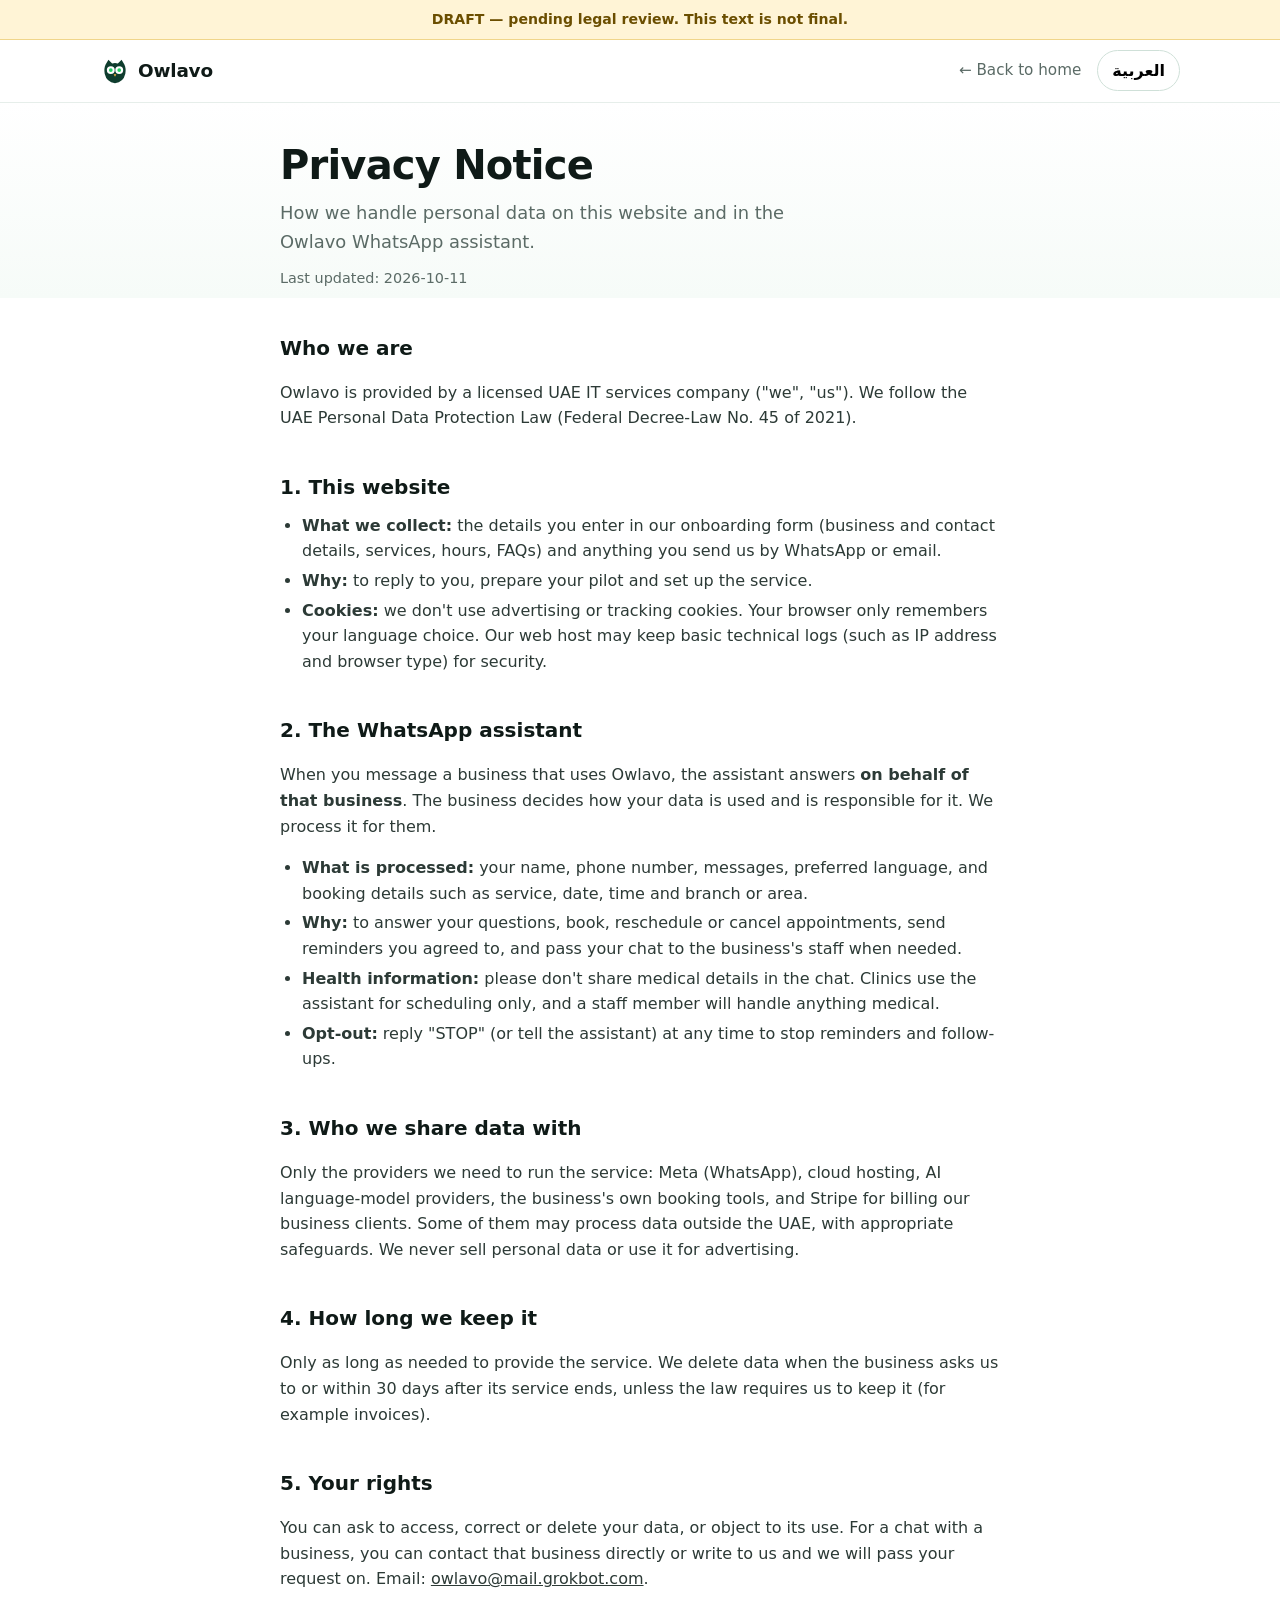
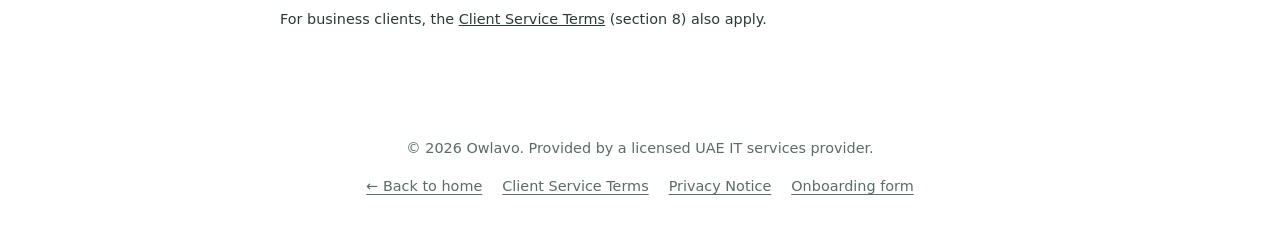
==== privacy.html @ 6222a2f0 "Add onboarding/legal pages and Stripe 'Pay and start' button; paymentLink in config.js" ====
<!doctype html>
<!--
  ============================================================
  DRAFT — PENDING LEGAL REVIEW. NOT YET LEGALLY REVIEWED.
  Short privacy notice for the Owlavo website and WhatsApp assistant.
  To hide the on-page DRAFT banner after review, set
  showDraftBanner: false in config.js.
  TODO(legal): insert provider legal name / licence no. / address;
  confirm hosting & AI sub-processor list and data locations.
  ============================================================
-->
<html lang="en" dir="ltr">
<head>
<meta charset="utf-8">
<meta name="viewport" content="width=device-width,initial-scale=1">
<title>Privacy Notice | Owlavo</title>
<meta name="description" content="How Owlavo handles personal data on its website and WhatsApp assistant.">
<meta name="robots" content="noindex">
<link rel="stylesheet" href="styles.css">
<script src="config.js"></script>
</head>
<body data-draft data-title="privacy_title">
<header class="nav">
  <div class="wrap nav-in">
    <a href="index.html" class="logo"><svg class="owl" viewBox="0 0 32 32" aria-hidden="true"><path d="M6 9 L9 4 L13 8 Q16 7 19 8 L23 4 L26 9 Q28 13 27 19 Q25 28 16 29 Q7 28 5 19 Q4 13 6 9Z" fill="#0f3d2e"/><circle cx="11.5" cy="15" r="4.2" fill="#fff"/><circle cx="20.5" cy="15" r="4.2" fill="#fff"/><circle cx="11.5" cy="15" r="2" fill="#25d366"/><circle cx="20.5" cy="15" r="2" fill="#25d366"/><path d="M14.6 19.5 L16 22 L17.4 19.5Z" fill="#f5b942"/></svg><span data-logo></span></a>
    <a href="index.html" class="navback" data-i18n="nav_home"></a>
    <button id="lang" class="lang" aria-label="Switch language">العربية</button>
  </div>
</header>

<main>
<section class="page-hero">
  <div class="wrap narrow">
    <h1 data-i18n="privacy_title"></h1>
    <p class="lead" data-i18n="privacy_lead"></p>
    <p class="meta"><span data-i18n="last_updated"></span> <span data-cfg-updated dir="ltr"></span></p>
  </div>
</section>

<section class="page">
<div class="wrap narrow">

<article class="legal" data-only="en" lang="en">
  <h2>Who we are</h2>
  <p><span data-brand></span> is provided by a licensed UAE IT services company ("we", "us"). We follow the UAE Personal Data Protection Law (Federal Decree-Law No. 45 of 2021).</p>

  <h2>1. This website</h2>
  <ul>
    <li><strong>What we collect:</strong> the details you enter in our onboarding form (business and contact details, services, hours, FAQs) and anything you send us by WhatsApp or email.</li>
    <li><strong>Why:</strong> to reply to you, prepare your pilot and set up the service.</li>
    <li><strong>Cookies:</strong> we don't use advertising or tracking cookies. Your browser only remembers your language choice. Our web host may keep basic technical logs (such as IP address and browser type) for security.</li>
  </ul>

  <h2>2. The WhatsApp assistant</h2>
  <p>When you message a business that uses <span data-brand></span>, the assistant answers <strong>on behalf of that business</strong>. The business decides how your data is used and is responsible for it. We process it for them.</p>
  <ul>
    <li><strong>What is processed:</strong> your name, phone number, messages, preferred language, and booking details such as service, date, time and branch or area.</li>
    <li><strong>Why:</strong> to answer your questions, book, reschedule or cancel appointments, send reminders you agreed to, and pass your chat to the business's staff when needed.</li>
    <li><strong>Health information:</strong> please don't share medical details in the chat. Clinics use the assistant for scheduling only, and a staff member will handle anything medical.</li>
    <li><strong>Opt-out:</strong> reply "STOP" (or tell the assistant) at any time to stop reminders and follow-ups.</li>
  </ul>

  <h2>3. Who we share data with</h2>
  <p>Only the providers we need to run the service: Meta (WhatsApp), cloud hosting, AI language-model providers, the business's own booking tools, and Stripe for billing our business clients. Some of them may process data outside the UAE, with appropriate safeguards. We never sell personal data or use it for advertising.</p>

  <h2>4. How long we keep it</h2>
  <p>Only as long as needed to provide the service. We delete data when the business asks us to or within 30 days after its service ends, unless the law requires us to keep it (for example invoices).</p>

  <h2>5. Your rights</h2>
  <p>You can ask to access, correct or delete your data, or object to its use. For a chat with a business, you can contact that business directly or write to us and we will pass your request on. Email: <a data-cfg-email href="#"></a>.</p>

  <p class="meta">For business clients, the <a href="terms.html">Client Service Terms</a> (section 8) also apply.</p>
</article>

<article class="legal" data-only="ar" lang="ar">
  <h2>من نحن</h2>
  <p>تُقدَّم خدمة <span data-brand></span> من شركة خدمات تقنية معلومات مرخّصة في الإمارات ("نحن"). ونلتزم بقانون حماية البيانات الشخصية في الإمارات (المرسوم بقانون اتحادي رقم 45 لسنة 2021).</p>

  <h2>1. هذا الموقع</h2>
  <ul>
    <li><strong>ما نجمعه:</strong> البيانات التي تُدخلها في نموذج التسجيل (بيانات النشاط وجهة الاتصال، والخدمات، وساعات العمل، والأسئلة الشائعة)، وأي شيء ترسله إلينا عبر واتساب أو البريد الإلكتروني.</li>
    <li><strong>لماذا:</strong> للرد عليك، والتحضير لتجربتك، وإعداد الخدمة.</li>
    <li><strong>ملفات تعريف الارتباط:</strong> لا نستخدم ملفات تعريف ارتباط إعلانية أو للتتبع، ويحفظ متصفحك اختيارك للغة فقط. وقد يحتفظ مزوّد الاستضافة بسجلات تقنية أساسية (مثل عنوان IP ونوع المتصفح) لأغراض الأمان.</li>
  </ul>

  <h2>2. مساعد واتساب</h2>
  <p>عندما تراسل نشاطاً تجارياً يستخدم <span data-brand></span>، يرد المساعد <strong>نيابةً عن ذلك النشاط</strong>. ويحدد النشاط التجاري كيفية استخدام بياناتك ويتحمل المسؤولية عنها، ونحن نعالجها لصالحه.</p>
  <ul>
    <li><strong>ما تتم معالجته:</strong> اسمك ورقم هاتفك ورسائلك ولغتك المفضلة وتفاصيل الحجز مثل الخدمة والتاريخ والوقت والفرع أو المنطقة.</li>
    <li><strong>لماذا:</strong> للإجابة عن أسئلتك، وحجز المواعيد أو تعديلها أو إلغائها، وإرسال التذكيرات التي وافقت عليها، وتحويل محادثتك إلى موظفي النشاط عند الحاجة.</li>
    <li><strong>المعلومات الصحية:</strong> يُرجى عدم مشاركة تفاصيل طبية في المحادثة. تستخدم العيادات المساعد للمواعيد فقط، ويتولى أحد الموظفين أي أمر طبي.</li>
    <li><strong>إلغاء الاشتراك:</strong> أرسل "STOP" أو "إيقاف" (أو أخبر المساعد) في أي وقت لإيقاف التذكيرات والمتابعات.</li>
  </ul>

  <h2>3. مع من نشارك البيانات</h2>
  <p>فقط مع المزوّدين اللازمين لتشغيل الخدمة: Meta (واتساب)، والاستضافة السحابية، ومزوّدي نماذج الذكاء الاصطناعي اللغوية، وأدوات الحجز الخاصة بالنشاط التجاري، وStripe لفوترة عملائنا من الأنشطة التجارية. وقد يعالج بعضهم البيانات خارج الإمارات مع ضمانات مناسبة. ولا نبيع البيانات الشخصية أبداً ولا نستخدمها للإعلانات.</p>

  <h2>4. مدة الاحتفاظ</h2>
  <p>نحتفظ بالبيانات فقط للمدة اللازمة لتقديم الخدمة، ونحذفها عند طلب النشاط التجاري أو خلال 30 يوماً من انتهاء خدمته، ما لم يُلزمنا القانون بالاحتفاظ بها (مثل الفواتير).</p>

  <h2>5. حقوقك</h2>
  <p>يمكنك طلب الاطلاع على بياناتك أو تصحيحها أو حذفها، أو الاعتراض على استخدامها. بالنسبة لمحادثة مع نشاط تجاري، يمكنك التواصل مع ذلك النشاط مباشرةً أو مراسلتنا وسننقل طلبك إليه. البريد الإلكتروني: <a data-cfg-email href="#"></a>.</p>

  <p class="meta">بالنسبة لعملائنا من الأنشطة التجارية، تنطبق أيضاً <a href="terms.html">شروط خدمة العملاء</a> (البند 8).</p>
</article>

</div>
</section>
</main>

<footer class="sub-foot"><div class="wrap"><p data-i18n="footer"></p>
  <nav class="flinks"><a href="index.html" data-i18n="nav_home"></a><a href="terms.html" data-i18n="ft_terms"></a><a href="privacy.html" data-i18n="ft_privacy"></a><a href="signup.html" data-i18n="ft_signup"></a></nav>
</div></footer>
<script src="i18n.js"></script>
<script src="pages-i18n.js"></script>
<script src="page.js"></script>
</body>
</html>
---- styles.css ----
:root{--g:#0b8f5a;--g2:#25d366;--ink:#0f1a17;--mut:#5b6b66;--bg:#fff;--alt:#f3f8f5;--r:18px}
*{box-sizing:border-box}html{scroll-behavior:smooth}
body{margin:0;font-family:system-ui,-apple-system,"Segoe UI",Roboto,"Noto Sans Arabic",Tahoma,sans-serif;color:var(--ink);background:var(--bg);line-height:1.6}
[dir=rtl] body{font-family:"Noto Sans Arabic","Segoe UI",Tahoma,system-ui,sans-serif}
img{max-width:100%;display:block}a{color:inherit}
.wrap{max-width:1120px;margin:0 auto;padding:0 20px}.narrow{max-width:760px}
section{padding:64px 0}.alt{background:var(--alt)}
h1{font-size:clamp(2rem,6vw,3.4rem);line-height:1.12;margin:.2em 0 .4em;letter-spacing:-.02em}
[dir=rtl] h1{letter-spacing:0;line-height:1.3}
h2{font-size:clamp(1.6rem,4vw,2.3rem);margin:0 0 28px;text-align:center}
h3{margin:0 0 6px;font-size:1.12rem}
.nav{position:sticky;top:0;z-index:20;background:rgba(255,255,255,.92);backdrop-filter:blur(8px);border-bottom:1px solid #e6eeea}
.nav-in{display:flex;align-items:center;gap:16px;height:62px}
.logo{font-weight:800;font-size:1.15rem;letter-spacing:-.01em;direction:ltr;text-decoration:none;display:flex;align-items:center;gap:8px}
.owl{width:30px;height:30px;flex:none}
.dot{width:14px;height:14px;border-radius:50%;background:linear-gradient(135deg,var(--g2),var(--g))}
.links{display:none;gap:22px;margin-inline-start:auto}.links a{text-decoration:none;color:var(--mut);font-weight:500}.links a:hover{color:var(--g)}
.lang{margin-inline-start:auto;border:1px solid #cfe0d8;background:#fff;border-radius:999px;padding:7px 14px;font:inherit;font-weight:600;cursor:pointer}
.links+.lang{margin-inline-start:0}
@media(min-width:860px){.links{display:flex}.links+.lang{margin-inline-start:12px}}
.hero{background:radial-gradient(1000px 500px at 85% -10%,#d8f7e6,transparent),linear-gradient(#fff,#f6fbf8);padding-top:40px}
.hero-in{display:grid;gap:36px;align-items:center}
.eyebrow{color:var(--g);font-weight:700;margin:0;text-transform:uppercase;font-size:.85rem;letter-spacing:.06em}
[dir=rtl] .eyebrow{text-transform:none;letter-spacing:0;font-size:.95rem}
.lead{font-size:1.12rem;color:var(--mut);max-width:560px}
.ctas{display:flex;flex-wrap:wrap;gap:12px;margin:24px 0}
.btn{display:inline-flex;align-items:center;justify-content:center;padding:14px 24px;border-radius:999px;font-weight:700;text-decoration:none;transition:.2s}
.primary{background:var(--g2);color:#05301c;box-shadow:0 8px 24px rgba(37,211,102,.35)}.primary:hover{transform:translateY(-2px)}
.primary::before{content:"";width:20px;height:20px;margin-inline-end:8px;background:currentColor;-webkit-mask:url('data:image/svg+xml;utf8,<svg xmlns="http://www.w3.org/2000/svg" viewBox="0 0 24 24"><path d="M12 2a10 10 0 0 0-8.6 15.1L2 22l5-1.3A10 10 0 1 0 12 2zm5.3 14.1c-.2.6-1.3 1.2-1.8 1.2-.5.1-1 .1-3.3-.8-2.8-1.2-4.6-4-4.7-4.2-.1-.2-1.1-1.5-1.1-2.9s.7-2 1-2.3c.2-.3.5-.3.7-.3h.5c.2 0 .4 0 .6.5l.8 2c.1.2.1.4 0 .5l-.4.6-.3.4c-.1.1-.3.3-.1.6.2.3.8 1.3 1.7 2.1 1.2 1 2.1 1.3 2.4 1.5.3.1.5.1.6-.1l.9-1.1c.2-.3.4-.2.7-.1l1.9.9c.3.1.5.2.5.3.1.2.1.7-.1 1.2z"/></svg>') center/contain no-repeat;mask:url('data:image/svg+xml;utf8,<svg xmlns="http://www.w3.org/2000/svg" viewBox="0 0 24 24"><path d="M12 2a10 10 0 0 0-8.6 15.1L2 22l5-1.3A10 10 0 1 0 12 2zm5.3 14.1c-.2.6-1.3 1.2-1.8 1.2-.5.1-1 .1-3.3-.8-2.8-1.2-4.6-4-4.7-4.2-.1-.2-1.1-1.5-1.1-2.9s.7-2 1-2.3c.2-.3.5-.3.7-.3h.5c.2 0 .4 0 .6.5l.8 2c.1.2.1.4 0 .5l-.4.6-.3.4c-.1.1-.3.3-.1.6.2.3.8 1.3 1.7 2.1 1.2 1 2.1 1.3 2.4 1.5.3.1.5.1.6-.1l.9-1.1c.2-.3.4-.2.7-.1l1.9.9c.3.1.5.2.5.3.1.2.1.7-.1 1.2z"/></svg>') center/contain no-repeat}
.ghost{border:2px solid #cfe0d8}.ghost:hover{border-color:var(--g);color:var(--g)}
.big{padding:16px 32px;font-size:1.1rem}
.chips{list-style:none;padding:0;margin:0;display:flex;flex-wrap:wrap;gap:8px}
.chips li{background:#e7f6ee;color:#0b6b45;border-radius:999px;padding:5px 12px;font-size:.9rem;font-weight:600}
.phone{max-width:360px;margin:0 auto;border-radius:28px;overflow:hidden;border:8px solid #0f1a17;box-shadow:0 30px 60px rgba(15,26,23,.25)}
.phone img{max-height:560px;width:100%;object-fit:cover;object-position:top}
@media(min-width:860px){.hero-in{grid-template-columns:1.15fr .85fr}section{padding:88px 0}}
.grid3{display:grid;gap:18px}@media(min-width:700px){.grid3{grid-template-columns:repeat(2,1fr)}}@media(min-width:960px){.grid3{grid-template-columns:repeat(3,1fr)}}
.card{background:#fff;border:1px solid #e3ece8;border-radius:var(--r);padding:24px}
.card p{margin:0;color:var(--mut)}
.f i{font-style:normal;font-size:1.6rem;display:inline-grid;place-items:center;width:48px;height:48px;border-radius:14px;background:#e7f6ee;margin-bottom:12px}
.industries{text-align:center;color:var(--g);font-weight:700;margin:28px 0 0}
.steps{list-style:none;padding:0;margin:0;display:grid;gap:18px}@media(min-width:800px){.steps{grid-template-columns:repeat(3,1fr)}}
.steps li{background:#fff;border-radius:var(--r);padding:26px;border:1px solid #e3ece8}
.steps span{display:inline-grid;place-items:center;width:40px;height:40px;border-radius:50%;background:var(--g);color:#fff;font-weight:800;margin-bottom:12px}
.steps p{margin:0;color:var(--mut)}
.sub{text-align:center;color:var(--mut);margin:-16px 0 28px}
.shots{display:grid;gap:18px;grid-template-columns:1fr}
@media(min-width:600px){.shots{grid-template-columns:repeat(2,1fr)}}@media(min-width:960px){.shots{grid-template-columns:repeat(4,1fr)}}
.shots figure{margin:0;background:#fff;border-radius:var(--r);overflow:hidden;border:1px solid #e3ece8}
.shots img{width:100%;height:420px;object-fit:cover;object-position:top}
.shots .wide{grid-column:1/-1}.shots .wide img{height:auto;max-height:560px;object-fit:contain;background:#fafafa}
figcaption{padding:12px 14px;font-size:.92rem;color:var(--mut)}
.price{text-align:center}.price .tag{font-size:.8rem;font-weight:700;color:var(--g);text-transform:uppercase}
.amt{font-size:1.6rem;font-weight:800;color:var(--ink)!important;margin:6px 0 12px!important}
.hl{border:2px solid var(--g2);box-shadow:0 12px 30px rgba(37,211,102,.18)}
.note{text-align:center;color:var(--mut);font-size:.9rem;margin-top:22px}
details{background:#fff;border:1px solid #e3ece8;border-radius:14px;margin-bottom:12px;padding:0 20px}
summary{cursor:pointer;font-weight:700;padding:18px 0;list-style:none;position:relative;padding-inline-end:28px}
summary::-webkit-details-marker{display:none}summary::after{content:"+";position:absolute;inset-inline-end:0;top:14px;font-size:1.4rem;color:var(--g)}
details[open] summary::after{content:"–"}details p{margin:0 0 18px;color:var(--mut)}
.final{text-align:center;background:linear-gradient(135deg,#0b8f5a,#076b43);color:#fff}
.final h2{margin-bottom:10px}.final p{opacity:.9;margin:0 0 26px}
footer{padding:28px 0 96px;text-align:center;color:var(--mut);font-size:.9rem}
.fab{position:fixed;bottom:16px;inset-inline:16px;z-index:30;display:flex;justify-content:center;background:var(--g2);color:#05301c;font-weight:800;text-decoration:none;padding:14px;border-radius:999px;box-shadow:0 10px 30px rgba(0,0,0,.2)}
@media(min-width:860px){.fab{display:none}footer{padding-bottom:28px}}

/* ===== Footer links ===== */
.flinks{display:flex;flex-wrap:wrap;justify-content:center;gap:8px 20px;margin-top:8px}
.flinks a{color:var(--mut);text-decoration:underline;text-underline-offset:3px}.flinks a:hover{color:var(--g)}

/* ===== Sub-pages (terms, privacy, signup) ===== */
html[lang=en] [data-only=ar],html[lang=ar] [data-only=en]{display:none!important}
.navback{margin-inline-start:auto;color:var(--mut);text-decoration:none;font-weight:500;font-size:.95rem}
.navback:hover{color:var(--g)}.navback+.lang{margin-inline-start:0}
.draft-banner{background:#fff4d6;border-bottom:1px solid #f0d58a;color:#6b4e00;font-size:.88rem;text-align:center;padding:8px 16px;font-weight:600}
.page-hero{background:linear-gradient(#fff,#f6fbf8);padding:36px 0 8px}
.page-hero h1{font-size:clamp(1.7rem,5vw,2.5rem);margin:.1em 0 .3em}
.page-hero .lead{margin:0}
.meta{color:var(--mut);font-size:.9rem;margin:10px 0 0}
section.page{padding:28px 0 64px}
.legal h2{text-align:start;font-size:1.25rem;margin:34px 0 10px;padding-top:6px}
.legal h2:first-child{margin-top:0}
.legal p,.legal li{color:#2c3a36}.legal ul{padding-inline-start:22px;margin:8px 0}.legal li{margin:4px 0}
.legal .sum{background:var(--alt);border:1px solid #e3ece8;border-radius:14px;padding:16px 20px;margin:0 0 8px}
.legal .sum ul{margin:6px 0 0}
.legal .callout{border-inline-start:4px solid #f5b942;background:#fffaf0;padding:12px 16px;border-radius:8px}
.toc{columns:2;column-gap:28px;padding-inline-start:20px;font-size:.95rem}.toc a{color:var(--g)}
@media(max-width:600px){.toc{columns:1}}

/* ===== Form ===== */
.form{display:grid;gap:22px}
fieldset{border:1px solid #e3ece8;border-radius:var(--r);padding:20px 18px 22px;margin:0;background:#fff;min-width:0}
legend{font-weight:800;font-size:1.08rem;padding:0 8px}
.hint{color:var(--mut);font-size:.9rem;margin:-4px 0 14px}
.row{display:grid;gap:14px}
@media(min-width:640px){.row.c2{grid-template-columns:1fr 1fr}.row.c3{grid-template-columns:2fr 1fr 1fr}}
.field{display:flex;flex-direction:column;gap:6px;min-width:0}
.field>span,.lbl{font-weight:600;font-size:.95rem}
.req::after{content:" *";color:#c0392b}
input[type=text],input[type=email],input[type=tel],input[type=number],input[type=time],input[type=url],select,textarea{
 font:inherit;font-size:16px;width:100%;padding:11px 13px;border:1px solid #cfe0d8;border-radius:12px;background:#fff;color:var(--ink);min-width:0}
textarea{min-height:84px;resize:vertical}
input:focus,select:focus,textarea:focus{outline:none;border-color:var(--g);box-shadow:0 0 0 3px rgba(11,143,90,.15)}
.invalid input,.invalid select,.invalid textarea,input.invalid,select.invalid{border-color:#c0392b;background:#fff8f7}
.err{color:#c0392b;font-size:.85rem;min-height:0}
.err:empty{display:none}
.choices{display:flex;flex-wrap:wrap;gap:8px}
.choice{display:inline-flex;align-items:center;gap:8px;border:1px solid #cfe0d8;border-radius:999px;padding:8px 14px;cursor:pointer;font-weight:500;background:#fff}
.choice input{accent-color:var(--g);width:18px;height:18px;margin:0}
.choice:has(input:checked){border-color:var(--g);background:#e7f6ee;color:#0b6b45}
.rep{display:grid;gap:12px;margin-bottom:12px}
.rep-item{position:relative;border:1px dashed #cfe0d8;border-radius:14px;padding:14px;padding-top:36px;background:#fbfdfc}
.rep-item .num{position:absolute;top:10px;inset-inline-start:14px;font-size:.8rem;font-weight:700;color:var(--g)}
.rm{position:absolute;top:6px;inset-inline-end:8px;border:0;background:none;color:#a33;font:inherit;font-size:.85rem;cursor:pointer;padding:4px 8px;border-radius:8px}
.rm:hover{background:#fdecea}
.add{border:2px dashed #b9d8c8;background:#fff;color:var(--g);font:inherit;font-weight:700;border-radius:12px;padding:10px 16px;cursor:pointer;width:100%}
.add:hover{border-color:var(--g)}
.hours{display:grid;gap:8px}
.hrow{display:grid;grid-template-columns:1fr auto;gap:8px 12px;align-items:center;padding:10px 0;border-bottom:1px solid #eef3f1}
.hrow:last-child{border-bottom:0}
.hrow .day{font-weight:700}
.hrow .times{grid-column:1/-1;display:flex;align-items:center;gap:8px}
.hrow .times input{flex:1 1 0;min-width:0;max-width:170px;padding:10px 8px}
.hrow.closed .times{opacity:.4;pointer-events:none}
@media(min-width:640px){.hrow{grid-template-columns:130px 1fr auto}.hrow .times{grid-column:auto;order:0}.hrow .closedt{order:1}}
.agree{display:flex;gap:10px;align-items:flex-start;font-weight:500}
.agree input{width:20px;height:20px;margin-top:3px;accent-color:var(--g);flex:none}
.agree a{color:var(--g);font-weight:700}
.submit-bar{display:flex;flex-direction:column;gap:10px;align-items:stretch}
.submit-bar .btn{border:0;font:inherit;font-weight:800;font-size:1.05rem;cursor:pointer}
.submit-bar .btn.primary::before{display:none}
@media(min-width:640px){.submit-bar{align-items:flex-start}}
.status{border-radius:14px;padding:16px 18px;font-weight:500}
.status.ok{background:#e7f6ee;border:1px solid #b9e5cd;color:#0b4f33}
.status.bad{background:#fdecea;border:1px solid #f3c1bb;color:#7a1f15}
.status textarea{margin-top:10px;font-size:13px;min-height:160px;font-family:ui-monospace,Menlo,Consolas,monospace;direction:ltr;text-align:left}
.status .btn{margin-top:10px;padding:10px 18px}
.sr{position:absolute;width:1px;height:1px;overflow:hidden;clip:rect(0 0 0 0)}
.sub-foot{padding-bottom:28px}
.hrow .err{grid-column:1/-1}.hrow .times span{color:var(--mut);font-size:.9rem}.hrow input[type=time]{direction:ltr}
[hidden]{display:none!important}
@media(max-width:639px){.hrow .times span:first-child{display:none}.hrow .times input{max-width:none;padding:10px 6px}}
input[type=time]::-webkit-calendar-picker-indicator{margin-inline-start:2px;padding:0}

/* Pay and start box (signup.html) */
.pay-box{max-width:760px;margin:28px auto 0;text-align:center;border:2px solid var(--g)}
.pay-box h2{margin:0 0 8px}
.pay-cta{margin:18px 0 8px !important}
.pay-note{font-size:.9rem}
.price-pay{text-align:center;margin-top:18px}
.pay-box .btn.primary::before{display:none}
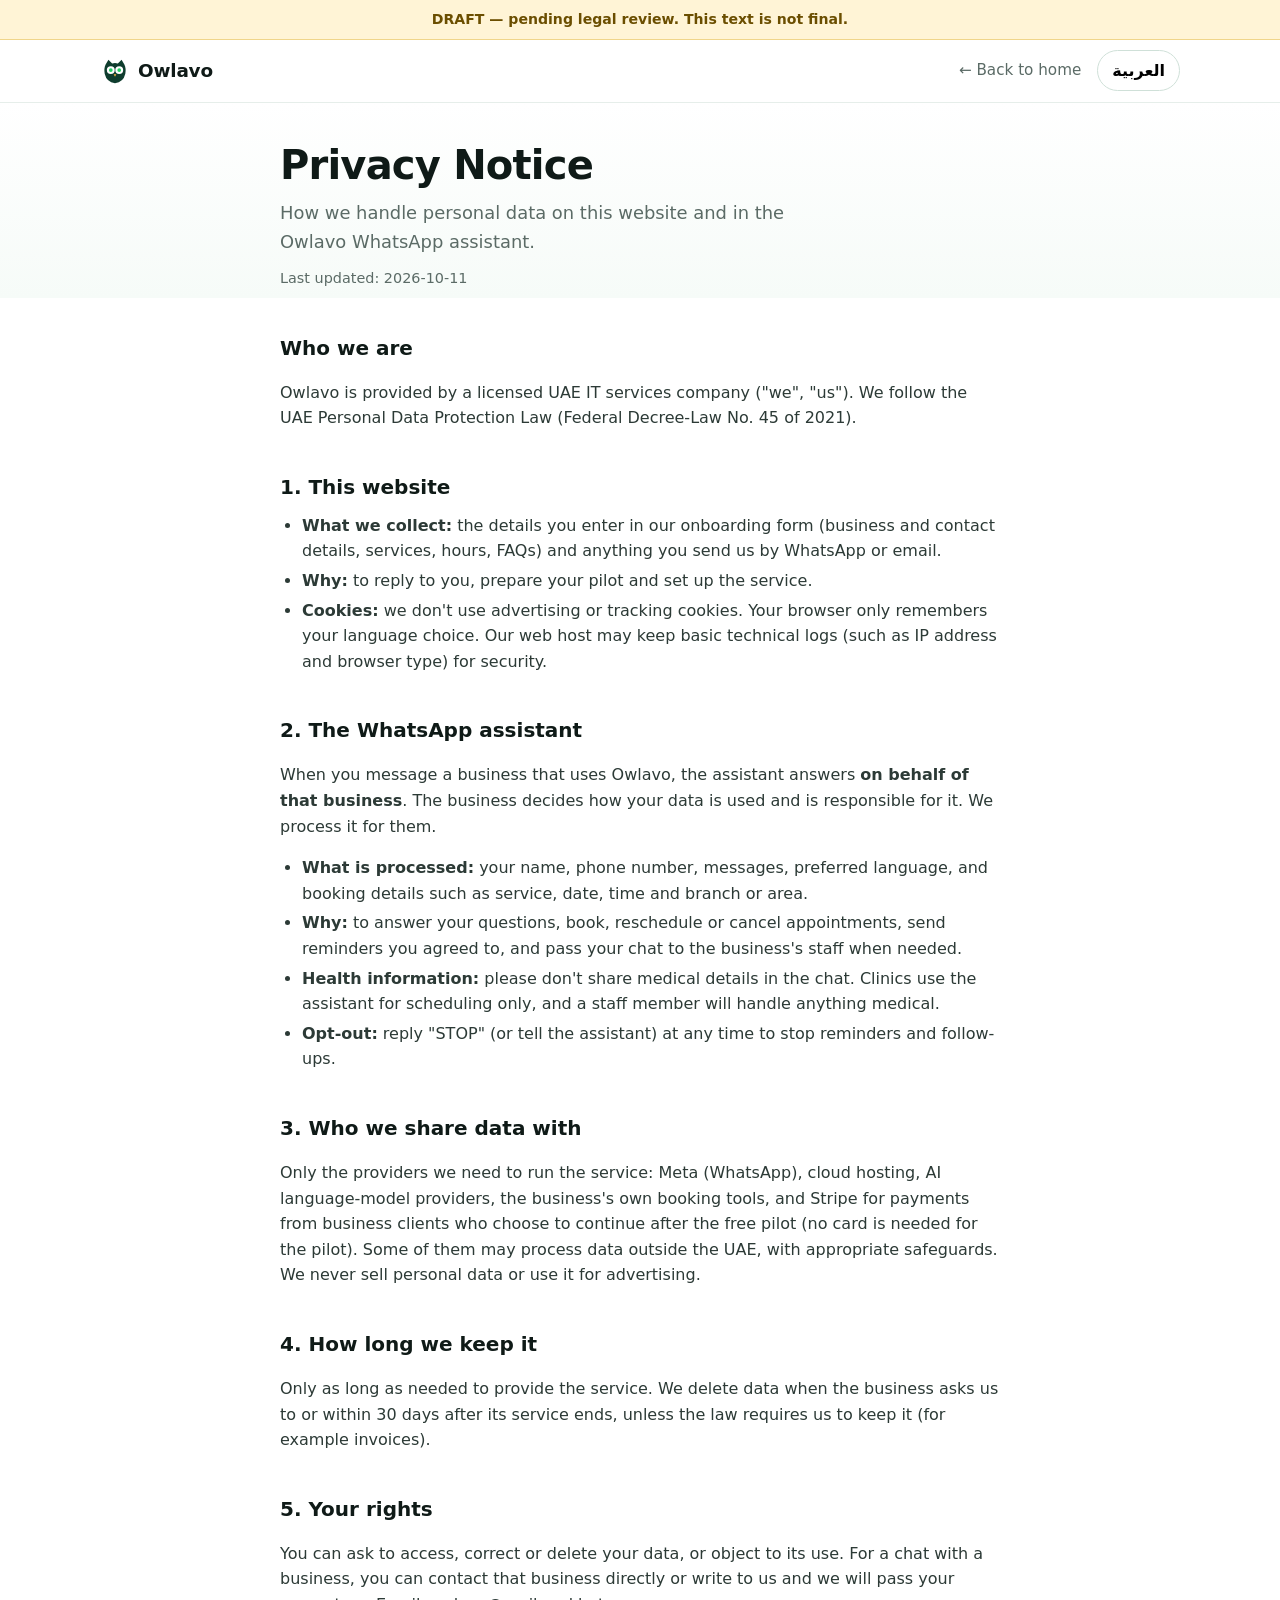
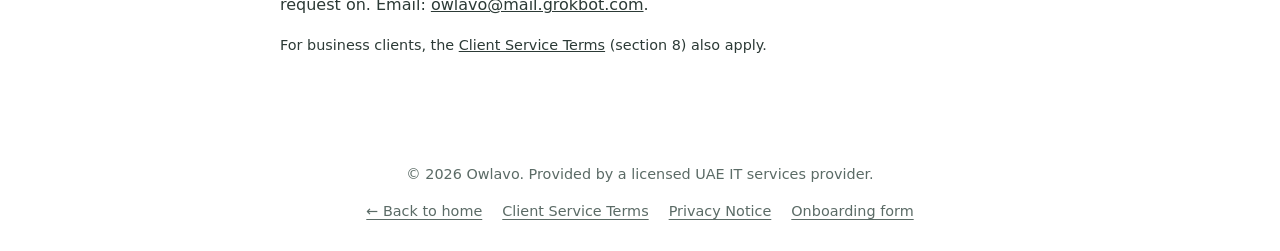
==== commit 732e2cad: "Free pilot with no card; flat pricing, no VAT; calmer copy; Gulf-dialect Arabic" ====
--- a/privacy.html
+++ b/privacy.html
@@ -61,7 +61,7 @@
   </ul>
 
   <h2>3. Who we share data with</h2>
-  <p>Only the providers we need to run the service: Meta (WhatsApp), cloud hosting, AI language-model providers, the business's own booking tools, and Stripe for billing our business clients. Some of them may process data outside the UAE, with appropriate safeguards. We never sell personal data or use it for advertising.</p>
+  <p>Only the providers we need to run the service: Meta (WhatsApp), cloud hosting, AI language-model providers, the business's own booking tools, and Stripe for payments from business clients who choose to continue after the free pilot (no card is needed for the pilot). Some of them may process data outside the UAE, with appropriate safeguards. We never sell personal data or use it for advertising.</p>
 
   <h2>4. How long we keep it</h2>
   <p>Only as long as needed to provide the service. We delete data when the business asks us to or within 30 days after its service ends, unless the law requires us to keep it (for example invoices).</p>
